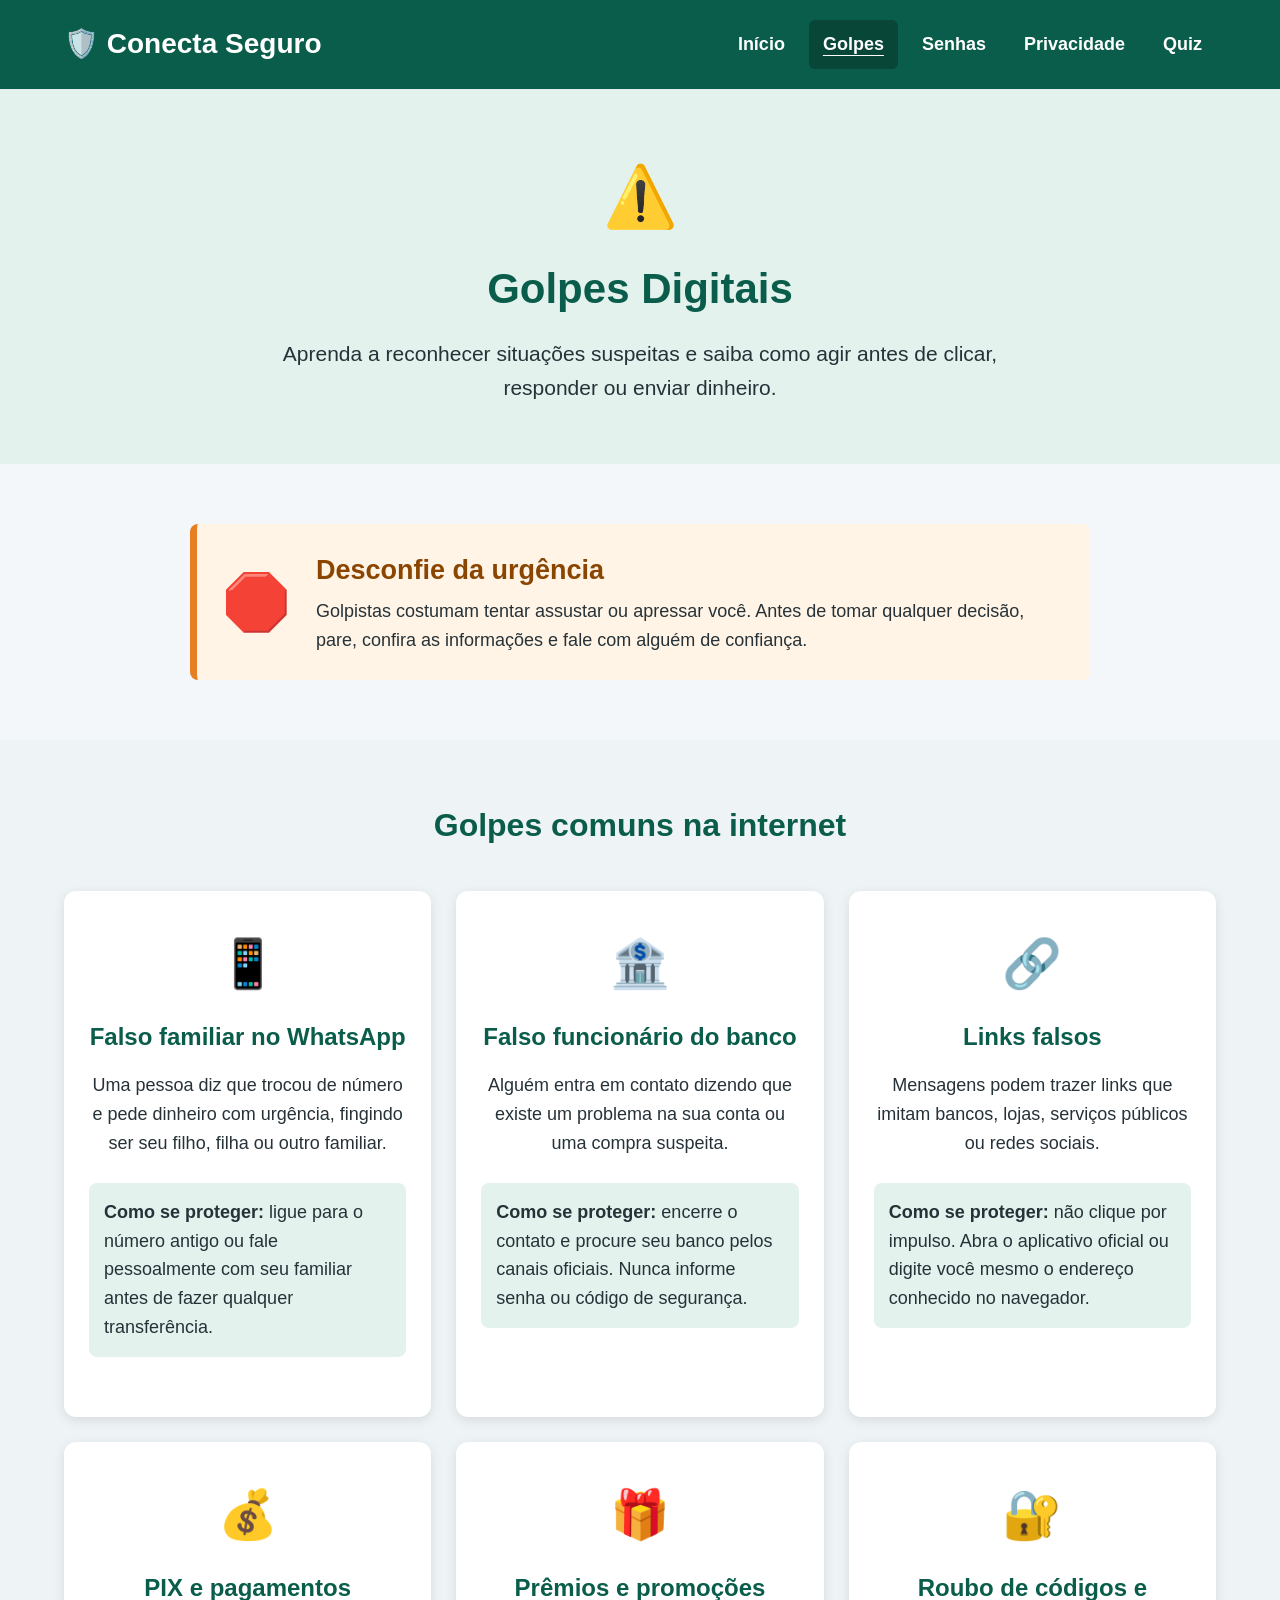
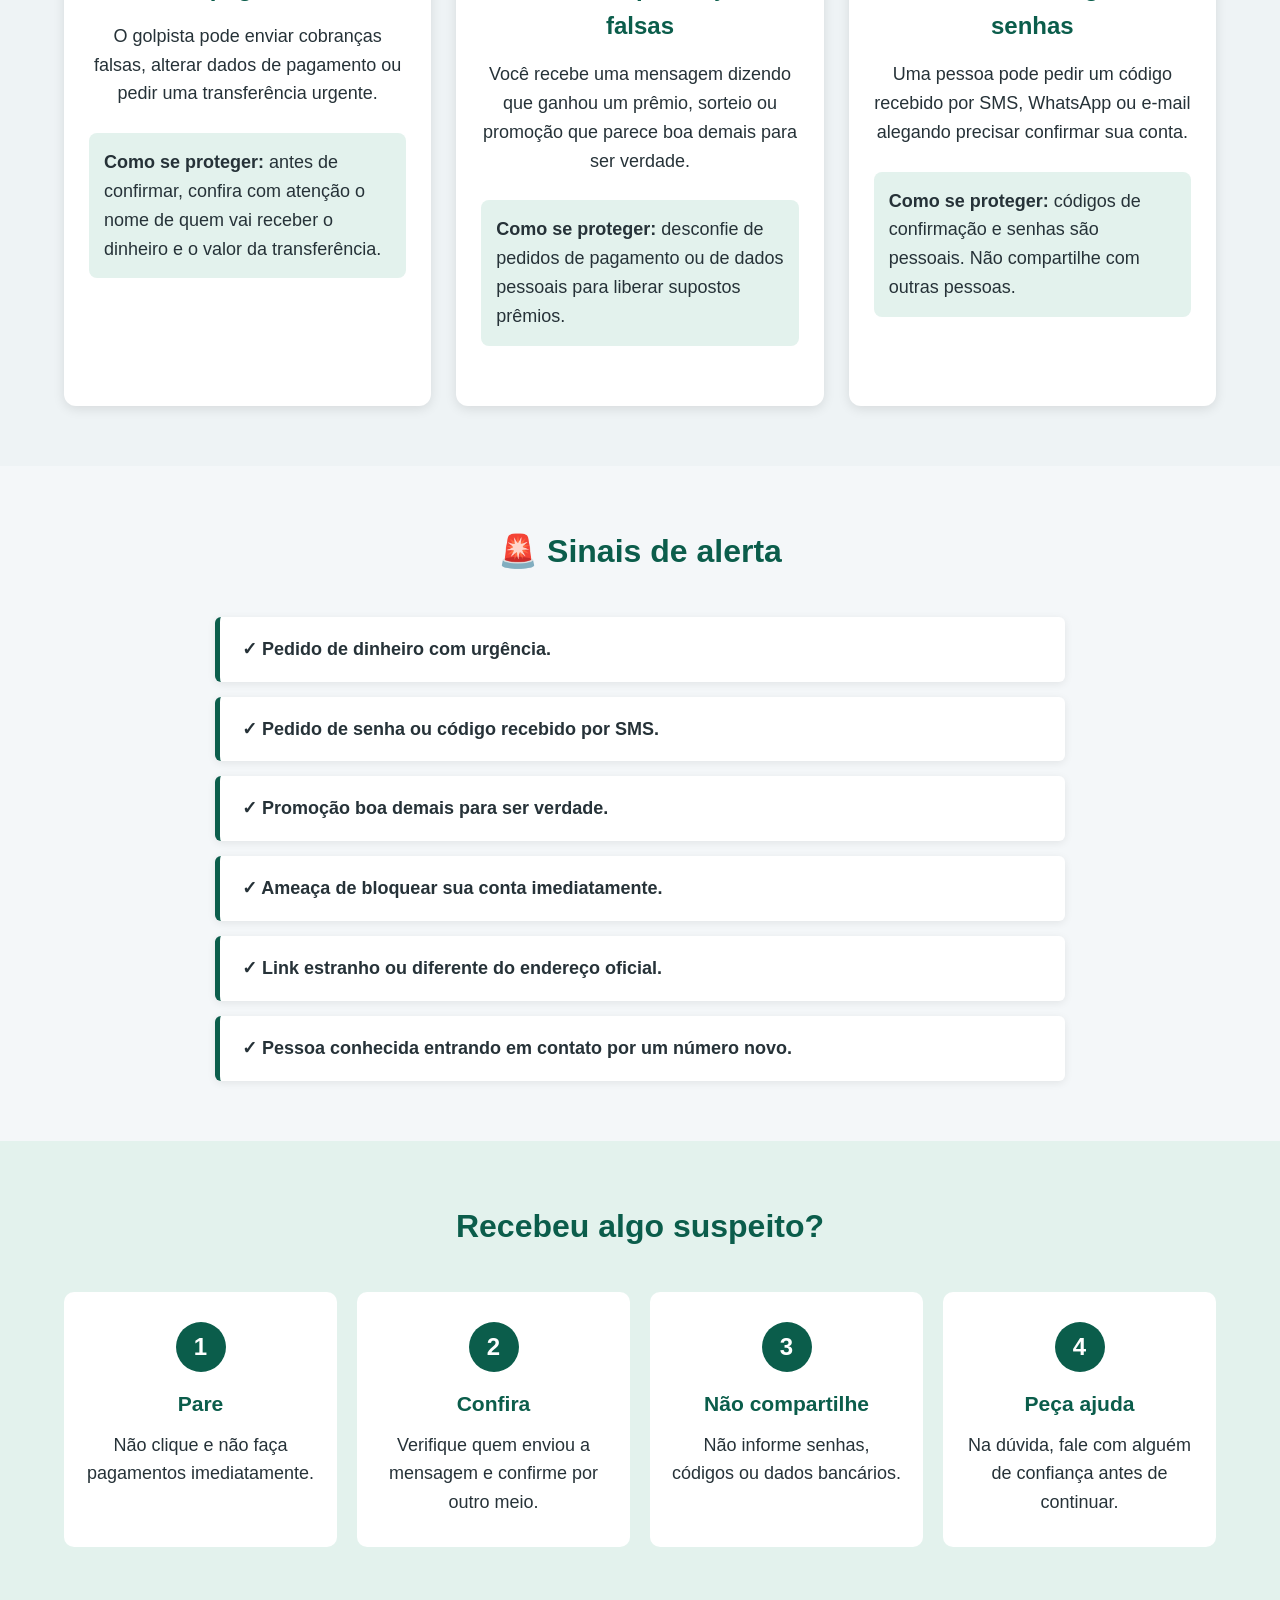
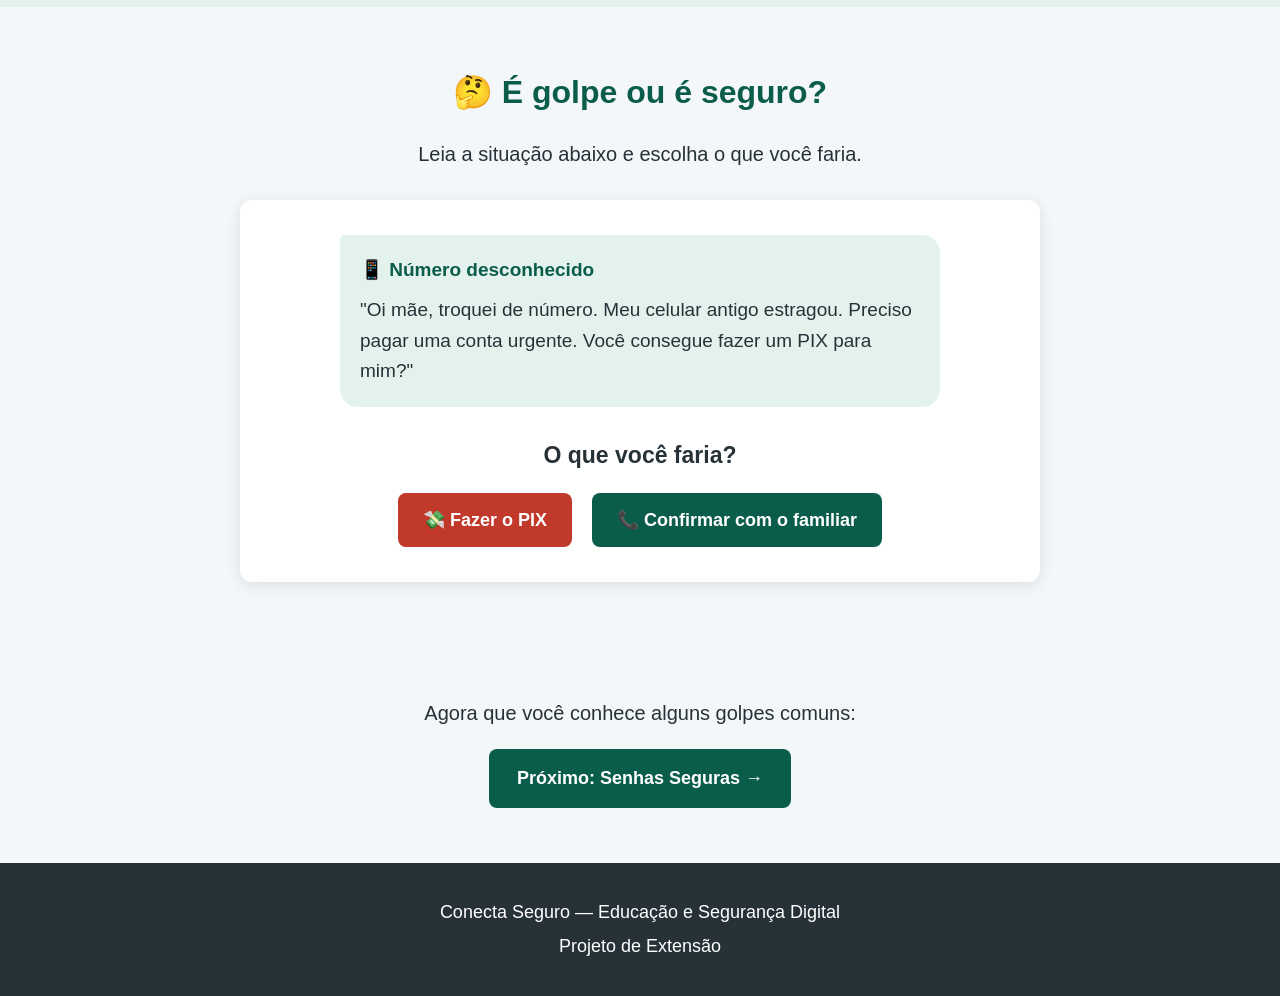
==== pages/golpes.html @ 2a3c5eb3 "Versao inicial do Conecta Seguro" ====
<!DOCTYPE html>
<html lang="pt-BR">

<head>
    <meta charset="UTF-8">
    <meta name="viewport" content="width=device-width, initial-scale=1.0">

    <title>Golpes Digitais | Conecta Seguro</title>

    <meta name="description"
          content="Aprenda a reconhecer golpes digitais e saiba como se proteger na internet.">

    <link rel="stylesheet" href="../css/style.css">
</head>

<body>

<header>
    <div class="container">
        <h1>🛡️ Conecta Seguro</h1>

        <nav>
            <a href="../index.html">Início</a>
            <a href="golpes.html" class="ativo" aria-current="page">Golpes</a>
            <a href="senhas.html">Senhas</a>
            <a href="privacidade.html">Privacidade</a>
            <a href="quiz.html">Quiz</a>
        </nav>
    </div>
</header>


<main>

    <!-- Introdução -->
    <section class="pagina-topo">
        <div class="container">
            <span class="pagina-icone">⚠️</span>

            <h2>Golpes Digitais</h2>

            <p>
                Aprenda a reconhecer situações suspeitas e saiba
                como agir antes de clicar, responder ou enviar dinheiro.
            </p>
        </div>
    </section>


    <!-- Regra principal -->
    <section class="secao">
        <div class="container">

            <div class="alerta-importante">
                <span>🛑</span>

                <div>
                    <h2>Desconfie da urgência</h2>

                    <p>
                        Golpistas costumam tentar assustar ou apressar você.
                        Antes de tomar qualquer decisão, pare, confira as
                        informações e fale com alguém de confiança.
                    </p>
                </div>
            </div>

        </div>
    </section>


    <!-- Tipos de golpes -->
    <section class="secao fundo-claro">
        <div class="container">

            <h2 class="titulo-secao">Golpes comuns na internet</h2>

            <div class="cards golpes-cards">

                <article class="card">
                    <span class="icone">📱</span>

                    <h3>Falso familiar no WhatsApp</h3>

                    <p>
                        Uma pessoa diz que trocou de número e pede dinheiro
                        com urgência, fingindo ser seu filho, filha ou outro
                        familiar.
                    </p>

                    <p class="dica">
                        <strong>Como se proteger:</strong>
                        ligue para o número antigo ou fale pessoalmente com
                        seu familiar antes de fazer qualquer transferência.
                    </p>
                </article>


                <article class="card">
                    <span class="icone">🏦</span>

                    <h3>Falso funcionário do banco</h3>

                    <p>
                        Alguém entra em contato dizendo que existe um problema
                        na sua conta ou uma compra suspeita.
                    </p>

                    <p class="dica">
                        <strong>Como se proteger:</strong>
                        encerre o contato e procure seu banco pelos canais
                        oficiais. Nunca informe senha ou código de segurança.
                    </p>
                </article>


                <article class="card">
                    <span class="icone">🔗</span>

                    <h3>Links falsos</h3>

                    <p>
                        Mensagens podem trazer links que imitam bancos,
                        lojas, serviços públicos ou redes sociais.
                    </p>

                    <p class="dica">
                        <strong>Como se proteger:</strong>
                        não clique por impulso. Abra o aplicativo oficial ou
                        digite você mesmo o endereço conhecido no navegador.
                    </p>
                </article>


                <article class="card">
                    <span class="icone">💰</span>

                    <h3>PIX e pagamentos</h3>

                    <p>
                        O golpista pode enviar cobranças falsas, alterar dados
                        de pagamento ou pedir uma transferência urgente.
                    </p>

                    <p class="dica">
                        <strong>Como se proteger:</strong>
                        antes de confirmar, confira com atenção o nome de quem
                        vai receber o dinheiro e o valor da transferência.
                    </p>
                </article>


                <article class="card">
                    <span class="icone">🎁</span>

                    <h3>Prêmios e promoções falsas</h3>

                    <p>
                        Você recebe uma mensagem dizendo que ganhou um prêmio,
                        sorteio ou promoção que parece boa demais para ser verdade.
                    </p>

                    <p class="dica">
                        <strong>Como se proteger:</strong>
                        desconfie de pedidos de pagamento ou de dados pessoais
                        para liberar supostos prêmios.
                    </p>
                </article>


                <article class="card">
                    <span class="icone">🔐</span>

                    <h3>Roubo de códigos e senhas</h3>

                    <p>
                        Uma pessoa pode pedir um código recebido por SMS,
                        WhatsApp ou e-mail alegando precisar confirmar sua conta.
                    </p>

                    <p class="dica">
                        <strong>Como se proteger:</strong>
                        códigos de confirmação e senhas são pessoais.
                        Não compartilhe com outras pessoas.
                    </p>
                </article>

            </div>

        </div>
    </section>


    <!-- Sinais de alerta -->
    <section class="secao">
        <div class="container">

            <h2 class="titulo-secao">🚨 Sinais de alerta</h2>

            <div class="lista-seguranca">

                <div>✓ Pedido de dinheiro com urgência.</div>

                <div>✓ Pedido de senha ou código recebido por SMS.</div>

                <div>✓ Promoção boa demais para ser verdade.</div>

                <div>✓ Ameaça de bloquear sua conta imediatamente.</div>

                <div>✓ Link estranho ou diferente do endereço oficial.</div>

                <div>✓ Pessoa conhecida entrando em contato por um número novo.</div>

            </div>

        </div>
    </section>


    <!-- Passos -->
    <section class="secao passos-seguranca">
        <div class="container">

            <h2 class="titulo-secao">
                Recebeu algo suspeito?
            </h2>

            <div class="passos">

                <div class="passo">
                    <span>1</span>
                    <h3>Pare</h3>
                    <p>Não clique e não faça pagamentos imediatamente.</p>
                </div>

                <div class="passo">
                    <span>2</span>
                    <h3>Confira</h3>
                    <p>Verifique quem enviou a mensagem e confirme por outro meio.</p>
                </div>

                <div class="passo">
                    <span>3</span>
                    <h3>Não compartilhe</h3>
                    <p>Não informe senhas, códigos ou dados bancários.</p>
                </div>

                <div class="passo">
                    <span>4</span>
                    <h3>Peça ajuda</h3>
                    <p>Na dúvida, fale com alguém de confiança antes de continuar.</p>
                </div>

            </div>

        </div>
    </section>
<!-- Atividade interativa -->
<section class="secao atividade">
    <div class="container">

        <h2 class="titulo-secao">🤔 É golpe ou é seguro?</h2>

        <p class="atividade-introducao">
            Leia a situação abaixo e escolha o que você faria.
        </p>

        <div class="situacao">

            <div class="mensagem-simulada">

                <p class="remetente">📱 Número desconhecido</p>

                <p>
                    "Oi mãe, troquei de número. Meu celular antigo estragou.
                    Preciso pagar uma conta urgente. Você consegue fazer
                    um PIX para mim?"
                </p>

            </div>

            <h3>O que você faria?</h3>

            <div class="opcoes">

                <button
                    type="button"
                    class="opcao perigo"
                    onclick="verificarResposta(false)">
                    💸 Fazer o PIX
                </button>

                <button
                    type="button"
                    class="opcao segura"
                    onclick="verificarResposta(true)">
                    📞 Confirmar com o familiar
                </button>

            </div>

            <div
                id="resultado"
                class="resultado"
                aria-live="polite">
            </div>

        </div>

    </div>
</section>

    <!-- Navegação -->
    <section class="proxima-aula">
        <div class="container">

            <p>Agora que você conhece alguns golpes comuns:</p>

            <a class="botao" href="senhas.html">
                Próximo: Senhas Seguras →
            </a>

        </div>
    </section>

</main>


<footer>
    <div class="container">

        <p>Conecta Seguro — Educação e Segurança Digital</p>
        <p>Projeto de Extensão</p>

    </div>
</footer>

<script src="../js/script.js"></script>

</body>

</html>
---- css/style.css ----
/* ========================================
   CONECTA SEGURO
   Estilos principais
======================================== */

/* Configurações gerais */
* {
    margin: 0;
    padding: 0;
    box-sizing: border-box;
}

html {
    scroll-behavior: smooth;
}

body {
    font-family: Arial, Helvetica, sans-serif;
    background-color: #f4f7f9;
    color: #263238;
    line-height: 1.6;
    font-size: 18px;
}

.container {
    width: 90%;
    max-width: 1200px;
    margin: 0 auto;
}


/* ========================================
   CABEÇALHO
======================================== */

header {
    background-color: #0b5d4b;
    color: white;
    padding: 20px 0;
}

header .container {
    display: flex;
    align-items: center;
    justify-content: space-between;
    gap: 30px;
}

header h1 {
    font-size: 28px;
}

nav {
    display: flex;
    gap: 10px;
    flex-wrap: wrap;
}

nav a {
    color: white;
    text-decoration: none;
    font-weight: bold;
    padding: 10px 14px;
    border-radius: 6px;
}

nav a:hover,
nav a:focus {
    background-color: #084638;
}


/* ========================================
   APRESENTAÇÃO
======================================== */

.hero {
    background-color: #e3f2ed;
    padding: 90px 20px;
    text-align: center;
}

.hero h2 {
    color: #0b5d4b;
    font-size: 46px;
    margin-bottom: 20px;
}

.hero p {
    max-width: 750px;
    margin: 0 auto 35px;
    font-size: 22px;
}


/* ========================================
   BOTÕES
======================================== */

.botao {
    display: inline-block;
    background-color: #0b5d4b;
    color: white;
    text-decoration: none;
    font-weight: bold;
    font-size: 18px;

    padding: 15px 28px;
    border-radius: 8px;

    transition: 0.2s;
}

.botao:hover,
.botao:focus {
    background-color: #084638;
    transform: translateY(-2px);
}


/* ========================================
   CONTEÚDOS
======================================== */

.conteudos {
    padding: 70px 0;
}

.conteudos h2 {
    text-align: center;
    color: #0b5d4b;
    font-size: 34px;
    margin-bottom: 40px;
}

.cards {
    display: grid;
    grid-template-columns: repeat(3, 1fr);
    gap: 25px;
}

.card {
    background-color: white;
    padding: 35px 25px;
    border-radius: 12px;

    text-align: center;

    box-shadow: 0 3px 12px rgba(0, 0, 0, 0.10);
}

.card:hover {
    transform: translateY(-4px);
}

.icone {
    display: block;
    font-size: 48px;
    margin-bottom: 15px;
}

.card h3 {
    color: #0b5d4b;
    font-size: 24px;
    margin-bottom: 15px;
}

.card p {
    margin-bottom: 25px;
}

.card a {
    display: inline-block;

    background-color: #0b5d4b;
    color: white;

    font-weight: bold;
    text-decoration: none;

    padding: 11px 18px;
    border-radius: 7px;

    margin-top: 5px;
}

.card a:hover,
.card a:focus {
    background-color: #084638;
    text-decoration: none;
}


/* ========================================
   QUIZ
======================================== */

.quiz {
    background-color: #d7ebe5;
    padding: 70px 20px;
    text-align: center;
}

.quiz h2 {
    color: #0b5d4b;
    font-size: 34px;
    margin-bottom: 15px;
}

.quiz p {
    max-width: 700px;
    margin: 0 auto 30px;
}


/* ========================================
   RODAPÉ
======================================== */

footer {
    background-color: #263238;
    color: white;
    text-align: center;
    padding: 30px 20px;
}

footer p {
    margin: 5px 0;
}


/* ========================================
   ACESSIBILIDADE
======================================== */

a:focus {
    outline: 3px solid #ffbf47;
    outline-offset: 3px;
}


/* ========================================
   CELULARES E TABLETS
======================================== */

@media (max-width: 800px) {

    header .container {
        flex-direction: column;
        text-align: center;
    }

    nav {
        justify-content: center;
    }

    .hero {
        padding: 60px 20px;
    }

    .hero h2 {
        font-size: 36px;
    }

    .hero p {
        font-size: 20px;
    }

    .cards {
        grid-template-columns: 1fr;
    }

}

/* ========================================
   PÁGINAS DE CONTEÚDO
======================================== */

.pagina-topo {
    background-color: #e3f2ed;
    text-align: center;
    padding: 60px 20px;
}

.pagina-icone {
    display: block;
    font-size: 60px;
    margin-bottom: 10px;
}

.pagina-topo h2 {
    color: #0b5d4b;
    font-size: 42px;
    margin-bottom: 15px;
}

.pagina-topo p {
    max-width: 750px;
    margin: auto;
    font-size: 21px;
}


/* Seções */

.secao {
    padding: 60px 0;
}

.fundo-claro {
    background-color: #eef3f5;
}

.titulo-secao {
    text-align: center;
    color: #0b5d4b;
    font-size: 32px;
    margin-bottom: 40px;
}


/* Alerta principal */

.alerta-importante {
    max-width: 900px;
    margin: auto;

    display: flex;
    align-items: center;
    gap: 25px;

    background-color: #fff4e5;
    border-left: 7px solid #e67e22;

    padding: 25px;
    border-radius: 8px;
}

.alerta-importante > span {
    font-size: 55px;
}

.alerta-importante h2 {
    color: #8a4500;
    margin-bottom: 5px;
}


/* Cards da página de golpes */

.golpes-cards {
    grid-template-columns: repeat(3, 1fr);
}

.dica {
    background-color: #e3f2ed;
    padding: 15px;
    border-radius: 8px;
    text-align: left;
}


/* Lista de sinais */

.lista-seguranca {
    max-width: 850px;
    margin: auto;

    display: grid;
    gap: 15px;
}

.lista-seguranca div {
    background-color: white;

    padding: 18px 22px;

    border-left: 5px solid #0b5d4b;
    border-radius: 6px;

    box-shadow: 0 2px 8px rgba(0, 0, 0, 0.08);

    font-weight: bold;
}


/* Passos */

.passos-seguranca {
    background-color: #e3f2ed;
}

.passos {
    display: grid;
    grid-template-columns: repeat(4, 1fr);
    gap: 20px;
}

.passo {
    text-align: center;
    background-color: white;

    padding: 30px 20px;
    border-radius: 10px;
}

.passo > span {
    display: flex;
    align-items: center;
    justify-content: center;

    width: 50px;
    height: 50px;

    margin: 0 auto 15px;

    border-radius: 50%;

    background-color: #0b5d4b;
    color: white;

    font-size: 24px;
    font-weight: bold;
}

.passo h3 {
    color: #0b5d4b;
    margin-bottom: 10px;
}


/* Próxima aula */

.proxima-aula {
    text-align: center;
    padding: 55px 20px;
}

.proxima-aula p {
    margin-bottom: 20px;
    font-size: 20px;
}


/* Responsividade das páginas */

@media (max-width: 900px) {

    .golpes-cards {
        grid-template-columns: 1fr 1fr;
    }

    .passos {
        grid-template-columns: 1fr 1fr;
    }

}


@media (max-width: 600px) {

    .pagina-topo h2 {
        font-size: 34px;
    }

    .golpes-cards {
        grid-template-columns: 1fr;
    }

    .passos {
        grid-template-columns: 1fr;
    }

    .alerta-importante {
        flex-direction: column;
        text-align: center;
    }

}
/* ========================================
   ATIVIDADE INTERATIVA
======================================== */

.atividade {
    background-color: #f4f7f9;
}

.atividade-introducao {
    text-align: center;
    margin-top: -20px;
    margin-bottom: 30px;
    font-size: 20px;
}

.situacao {
    max-width: 800px;
    margin: auto;

    background-color: white;

    padding: 35px;
    border-radius: 12px;

    box-shadow: 0 3px 15px rgba(0, 0, 0, 0.10);
}

.mensagem-simulada {
    max-width: 600px;

    background-color: #e3f2ed;

    padding: 20px;
    margin: 0 auto 30px;

    border-radius: 5px 18px 18px 18px;

    font-size: 19px;
}

.remetente {
    color: #0b5d4b;
    font-weight: bold;
    margin-bottom: 10px;
}

.situacao > h3 {
    text-align: center;
    margin-bottom: 20px;
    font-size: 23px;
}

.opcoes {
    display: flex;
    justify-content: center;
    gap: 20px;
}

.opcao {
    border: none;
    border-radius: 8px;

    padding: 16px 25px;

    font-size: 18px;
    font-weight: bold;

    cursor: pointer;

    transition: 0.2s;
}

.opcao:hover {
    transform: translateY(-2px);
}

.opcao:focus {
    outline: 3px solid #ffbf47;
    outline-offset: 3px;
}

.perigo {
    background-color: #c0392b;
    color: white;
}

.perigo:hover {
    background-color: #962d22;
}

.segura {
    background-color: #0b5d4b;
    color: white;
}

.segura:hover {
    background-color: #084638;
}


/* Resultado */

.resultado {
    display: none;

    margin-top: 30px;
    padding: 20px;

    border-radius: 8px;
}

.resultado h3 {
    margin-bottom: 8px;
}

.resultado p {
    margin-top: 8px;
}

.resultado-correto {
    display: block;

    background-color: #e4f5e9;
    border-left: 6px solid #27823b;
}

.resultado-correto h3 {
    color: #176528;
}

.resultado-errado {
    display: block;

    background-color: #fff0ed;
    border-left: 6px solid #c0392b;
}

.resultado-errado h3 {
    color: #9c2e23;
}


/* Celular */

@media (max-width: 600px) {

    .situacao {
        padding: 25px 18px;
    }

    .opcoes {
        flex-direction: column;
    }

    .opcao {
        width: 100%;
    }

}

/* ========================================
   PÁGINA SENHAS
======================================== */

.alerta-verde {
    background-color: #e3f2ed;
    border-left-color: #0b5d4b;
}

.alerta-verde h2 {
    color: #0b5d4b;
}


/* Comparação */

.comparacao-senhas {
    max-width: 850px;
    margin: auto;

    display: grid;
    grid-template-columns: 1fr 1fr;
    gap: 25px;
}

.senha-exemplo {
    display: flex;
    gap: 20px;

    padding: 25px;
    border-radius: 10px;
}

.senha-exemplo > span {
    font-size: 35px;
}

.senha-ruim {
    background-color: #fff0ed;
    border-left: 6px solid #c0392b;
}

.senha-boa {
    background-color: #e4f5e9;
    border-left: 6px solid #27823b;
}

.senha-demo {
    font-family: monospace;
    font-size: 20px;
    font-weight: bold;

    margin: 10px 0;
}

.aviso-exemplo {
    max-width: 850px;
    margin: 25px auto 0;

    text-align: center;
    font-weight: bold;
}


/* Verificação em duas etapas */

.bloco-2fa {
    max-width: 850px;
    margin: auto;

    display: flex;
    align-items: center;
    gap: 30px;

    background-color: white;

    padding: 35px;
    border-radius: 12px;

    box-shadow: 0 3px 12px rgba(0, 0, 0, 0.08);
}

.bloco-2fa h2 {
    color: #0b5d4b;
    margin-bottom: 10px;
}

.bloco-2fa p {
    margin-top: 10px;
}


/* Testador */

.teste-senha {
    background-color: #f4f7f9;
}

.testador-senha {
    max-width: 700px;
    margin: auto;

    background-color: white;

    padding: 35px;
    border-radius: 12px;

    box-shadow: 0 3px 15px rgba(0, 0, 0, 0.10);
}

.testador-senha label {
    display: block;

    font-weight: bold;
    margin-bottom: 10px;
}

.campo-senha {
    display: flex;
    gap: 10px;
}

.campo-senha input {
    flex: 1;

    padding: 15px;

    border: 2px solid #b8c4c8;
    border-radius: 7px;

    font-size: 18px;
}

.campo-senha input:focus {
    outline: 3px solid #ffbf47;
    border-color: #0b5d4b;
}

.campo-senha button {
    border: none;

    background-color: #263238;
    color: white;

    padding: 12px 18px;

    border-radius: 7px;

    font-size: 16px;
    font-weight: bold;

    cursor: pointer;
}


/* Barra de força */

.barra-forca {
    width: 100%;
    height: 12px;

    margin-top: 20px;

    background-color: #dfe5e7;
    border-radius: 10px;

    overflow: hidden;
}

#nivelSenha {
    width: 0;
    height: 100%;

    transition: width 0.3s;
}

.forca-fraca {
    width: 33% !important;
    background-color: #c0392b;
}

.forca-media {
    width: 66% !important;
    background-color: #d68910;
}

.forca-forte {
    width: 100% !important;
    background-color: #27823b;
}

.texto-forca {
    margin: 10px 0 20px;
    font-weight: bold;
}


/* Critérios */

.criterios {
    display: grid;
    gap: 7px;

    margin: 20px 0;
}

.criterio-ok {
    color: #176528;
    font-weight: bold;
}

.criterio-falta {
    color: #555;
}


/* Privacidade */

.privacidade-teste {
    background-color: #e3f2ed;

    padding: 15px;

    border-radius: 7px;

    margin-top: 25px;
}

.resumo-seguranca {
    background-color: #e3f2ed;
}


/* Responsividade */

@media (max-width: 700px) {

    .comparacao-senhas {
        grid-template-columns: 1fr;
    }

    .bloco-2fa {
        flex-direction: column;
        text-align: center;
    }

    .campo-senha {
        flex-direction: column;
    }

}

/* ========================================
   PÁGINA PRIVACIDADE
======================================== */

.bloco-privacidade {
    max-width: 850px;
    margin: auto;

    display: flex;
    align-items: center;
    gap: 35px;

    background-color: white;

    padding: 35px;
    border-radius: 12px;

    box-shadow: 0 3px 12px rgba(0, 0, 0, 0.08);
}

.privacidade-ilustracao {
    font-size: 45px;
    text-align: center;
    min-width: 180px;
}

.bloco-privacidade h3 {
    color: #0b5d4b;
    font-size: 24px;
    margin-bottom: 10px;
}

.bloco-privacidade p {
    margin-top: 10px;
}


/* Publicação simulada */

.post-simulado {
    max-width: 600px;

    margin: 0 auto 30px;

    padding: 22px;

    background-color: #f4f7f9;

    border: 1px solid #d7dfe2;
    border-radius: 10px;
}

.post-usuario {
    display: flex;
    align-items: center;

    gap: 12px;
    margin-bottom: 18px;
}

.post-usuario > span {
    font-size: 35px;
}

.post-usuario strong,
.post-usuario small {
    display: block;
}

.post-usuario small {
    color: #657276;
}

.post-simulado > p {
    font-size: 19px;
}


/* Celular */

@media (max-width: 700px) {

    .bloco-privacidade {
        flex-direction: column;
        text-align: center;
    }

    .privacidade-ilustracao {
        min-width: auto;
    }

}

/* ========================================
   QUIZ
======================================== */

.quiz-pagina {
    min-height: 600px;
}

.quiz-box {
    max-width: 800px;
    margin: auto;

    background-color: white;

    padding: 40px;

    border-radius: 14px;

    box-shadow: 0 3px 15px rgba(0, 0, 0, 0.10);
}

.quiz-inicio {
    text-align: center;
}

.quiz-inicio h2 {
    color: #0b5d4b;
    margin-bottom: 15px;
}

.quiz-inicio p {
    margin: 10px auto;
    max-width: 600px;
}

.quiz-inicio .botao {
    margin-top: 25px;
}

.quiz-icone {
    display: block;

    font-size: 60px;

    margin-bottom: 15px;
}


/* Esconder elementos */

.quiz-escondido {
    display: none;
}


/* Botão */

.botao-sem-borda {
    border: none;
    cursor: pointer;
}


/* Progresso */

.quiz-progresso {
    display: flex;

    justify-content: space-between;

    font-weight: bold;

    margin-bottom: 10px;
}

.barra-quiz {
    width: 100%;
    height: 10px;

    background-color: #dfe5e7;

    border-radius: 10px;

    overflow: hidden;

    margin-bottom: 30px;
}

#progressoQuiz {
    height: 100%;
    width: 10%;

    background-color: #0b5d4b;

    transition: width 0.3s;
}


/* Categoria */

.categoria-quiz {
    display: inline-block;

    background-color: #e3f2ed;
    color: #0b5d4b;

    padding: 6px 12px;

    border-radius: 20px;

    font-size: 15px;
    font-weight: bold;

    margin-bottom: 15px;
}


/* Pergunta */

#textoPergunta {
    font-size: 25px;

    margin-bottom: 25px;

    line-height: 1.4;
}


/* Alternativas */

.alternativas-quiz {
    display: grid;

    gap: 12px;
}

.alternativa-quiz {
    width: 100%;

    text-align: left;

    padding: 17px 20px;

    background-color: white;

    border: 2px solid #cbd5d8;

    border-radius: 8px;

    font-size: 17px;

    cursor: pointer;

    transition: 0.2s;
}

.alternativa-quiz:hover:not(:disabled) {
    border-color: #0b5d4b;
    background-color: #f1f8f5;
}

.alternativa-quiz:focus {
    outline: 3px solid #ffbf47;
    outline-offset: 2px;
}

.alternativa-quiz:disabled {
    cursor: default;
}

.alternativa-correta {
    background-color: #e4f5e9;
    border-color: #27823b;
}

.alternativa-errada {
    background-color: #fff0ed;
    border-color: #c0392b;
}


/* Feedback */

.feedback-quiz {
    display: none;

    margin-top: 25px;

    padding: 18px;

    border-radius: 8px;
}

.feedback-correto {
    display: block;

    background-color: #e4f5e9;

    border-left: 6px solid #27823b;
}

.feedback-errado {
    display: block;

    background-color: #fff0ed;

    border-left: 6px solid #c0392b;
}

.feedback-quiz h3 {
    margin-bottom: 6px;
}

.botao-proxima {
    margin-top: 25px;
}


/* Resultado */

#quizResultado {
    text-align: center;
}

#quizResultado h2 {
    color: #0b5d4b;
}

.nota-quiz {
    margin: 25px 0 10px;
}

.nota-quiz span {
    font-size: 70px;

    font-weight: bold;

    color: #0b5d4b;
}

.nota-quiz small {
    font-size: 30px;

    color: #657276;
}

#tituloResultado {
    font-size: 26px;

    margin: 10px 0;
}

#mensagemResultado {
    max-width: 600px;

    margin: auto;
}


/* Recomendações */

.recomendacao-quiz {
    max-width: 600px;

    margin: 25px auto;

    padding: 20px;

    background-color: #e3f2ed;

    border-radius: 8px;

    text-align: left;
}

.recomendacao-quiz a {
    color: #0b5d4b;

    font-weight: bold;
}


/* Botões finais */

.acoes-resultado {
    display: flex;

    justify-content: center;

    gap: 15px;

    margin-top: 30px;
}

.botao-secundario {
    background-color: #455a64;
}

.botao-secundario:hover {
    background-color: #34444b;
}


/* Celular */

@media (max-width: 600px) {

    .quiz-box {
        padding: 25px 18px;
    }

    .quiz-progresso {
        flex-direction: column;
        gap: 5px;
    }

    #textoPergunta {
        font-size: 22px;
    }

    .acoes-resultado {
        flex-direction: column;
    }

}

/* Página atual no menu */

nav a.ativo {
    background-color: #084638;
    text-decoration: underline;
    text-underline-offset: 5px;
}

/* ========================================
   AJUSTES PARA CELULAR
======================================== */

@media (max-width: 600px) {

    header .container {
        padding-top: 15px;
        padding-bottom: 15px;
    }

    header h1 {
        font-size: 25px;
        text-align: center;
        margin-bottom: 12px;
    }

    nav {
        display: flex;
        justify-content: center;
        flex-wrap: wrap;
        gap: 6px 8px;
    }

    nav a {
        padding: 7px 9px;
        font-size: 15px;
        border-radius: 5px;
    }

    nav a.ativo {
        background-color: #084638;
    }

    .pagina-topo {
        padding: 55px 20px;
    }

    .pagina-topo h2 {
        font-size: 30px;
    }

    .pagina-topo p {
        font-size: 18px;
    }
}
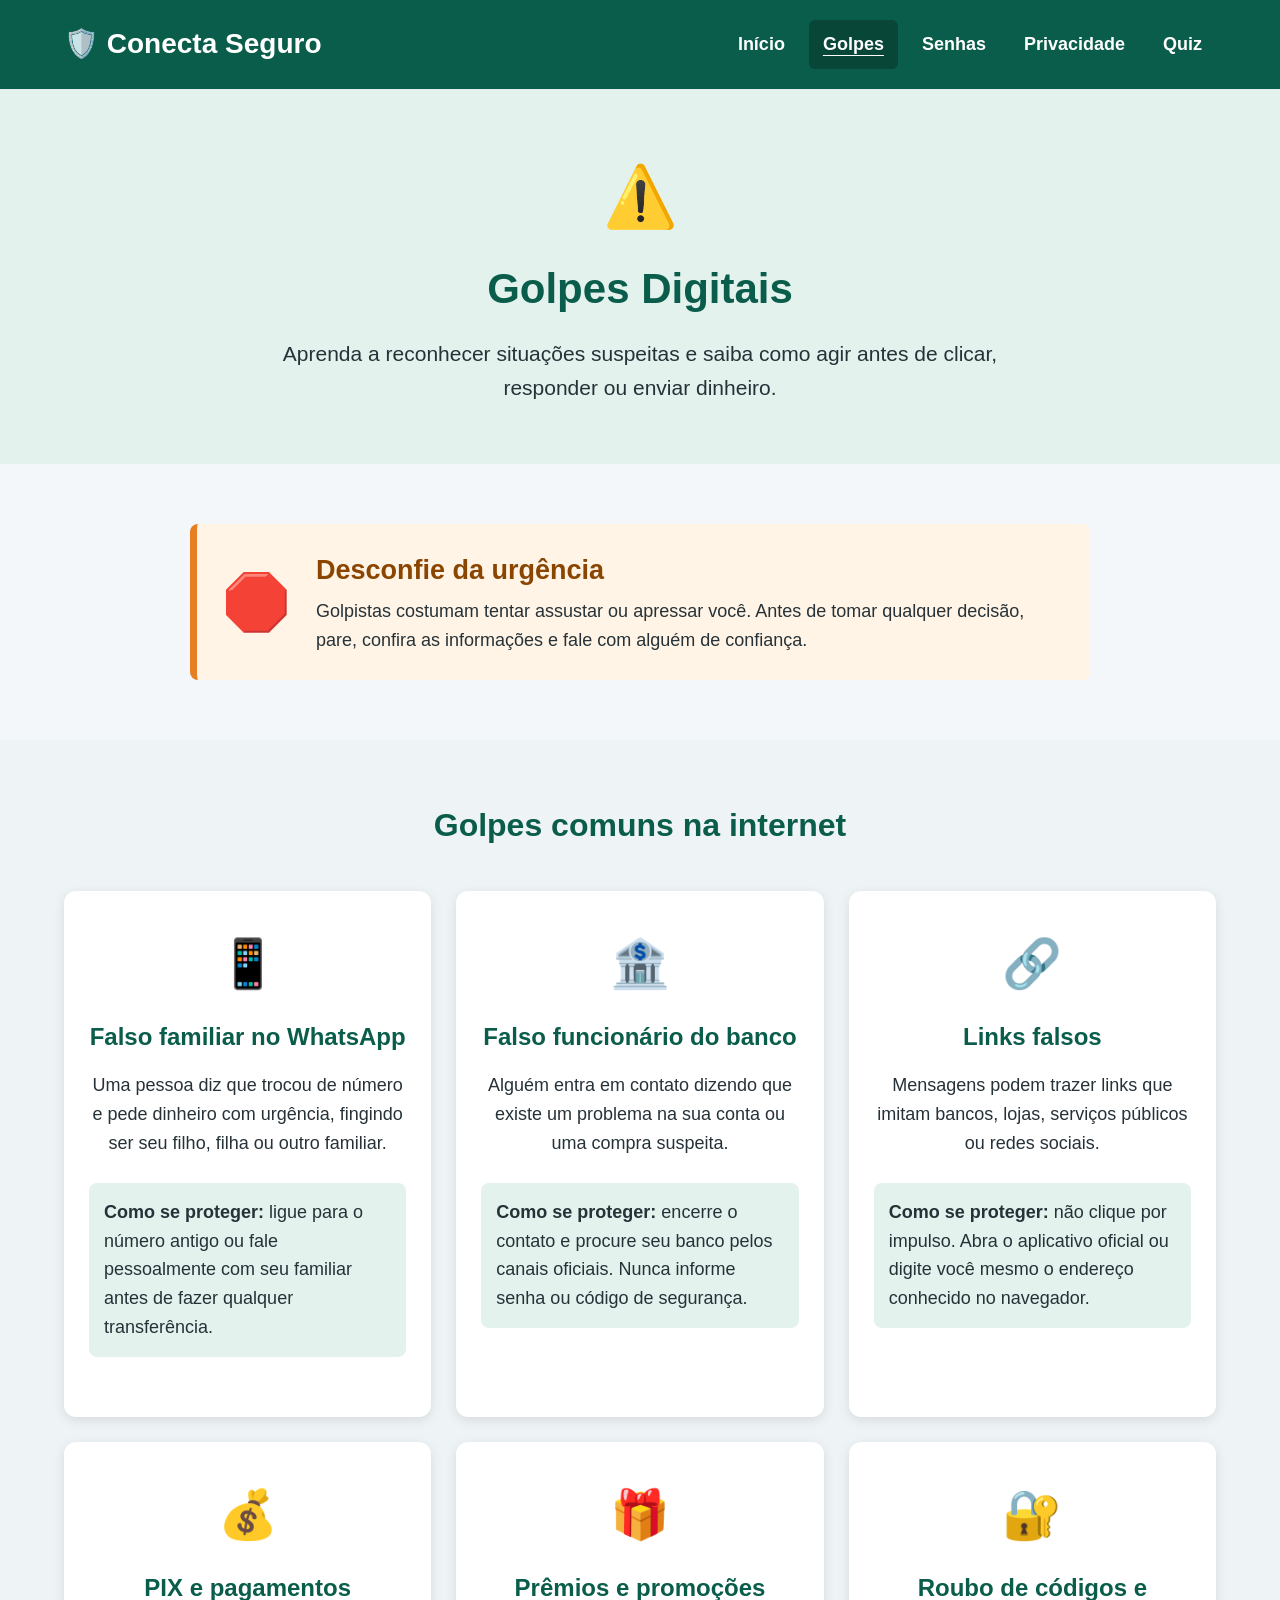
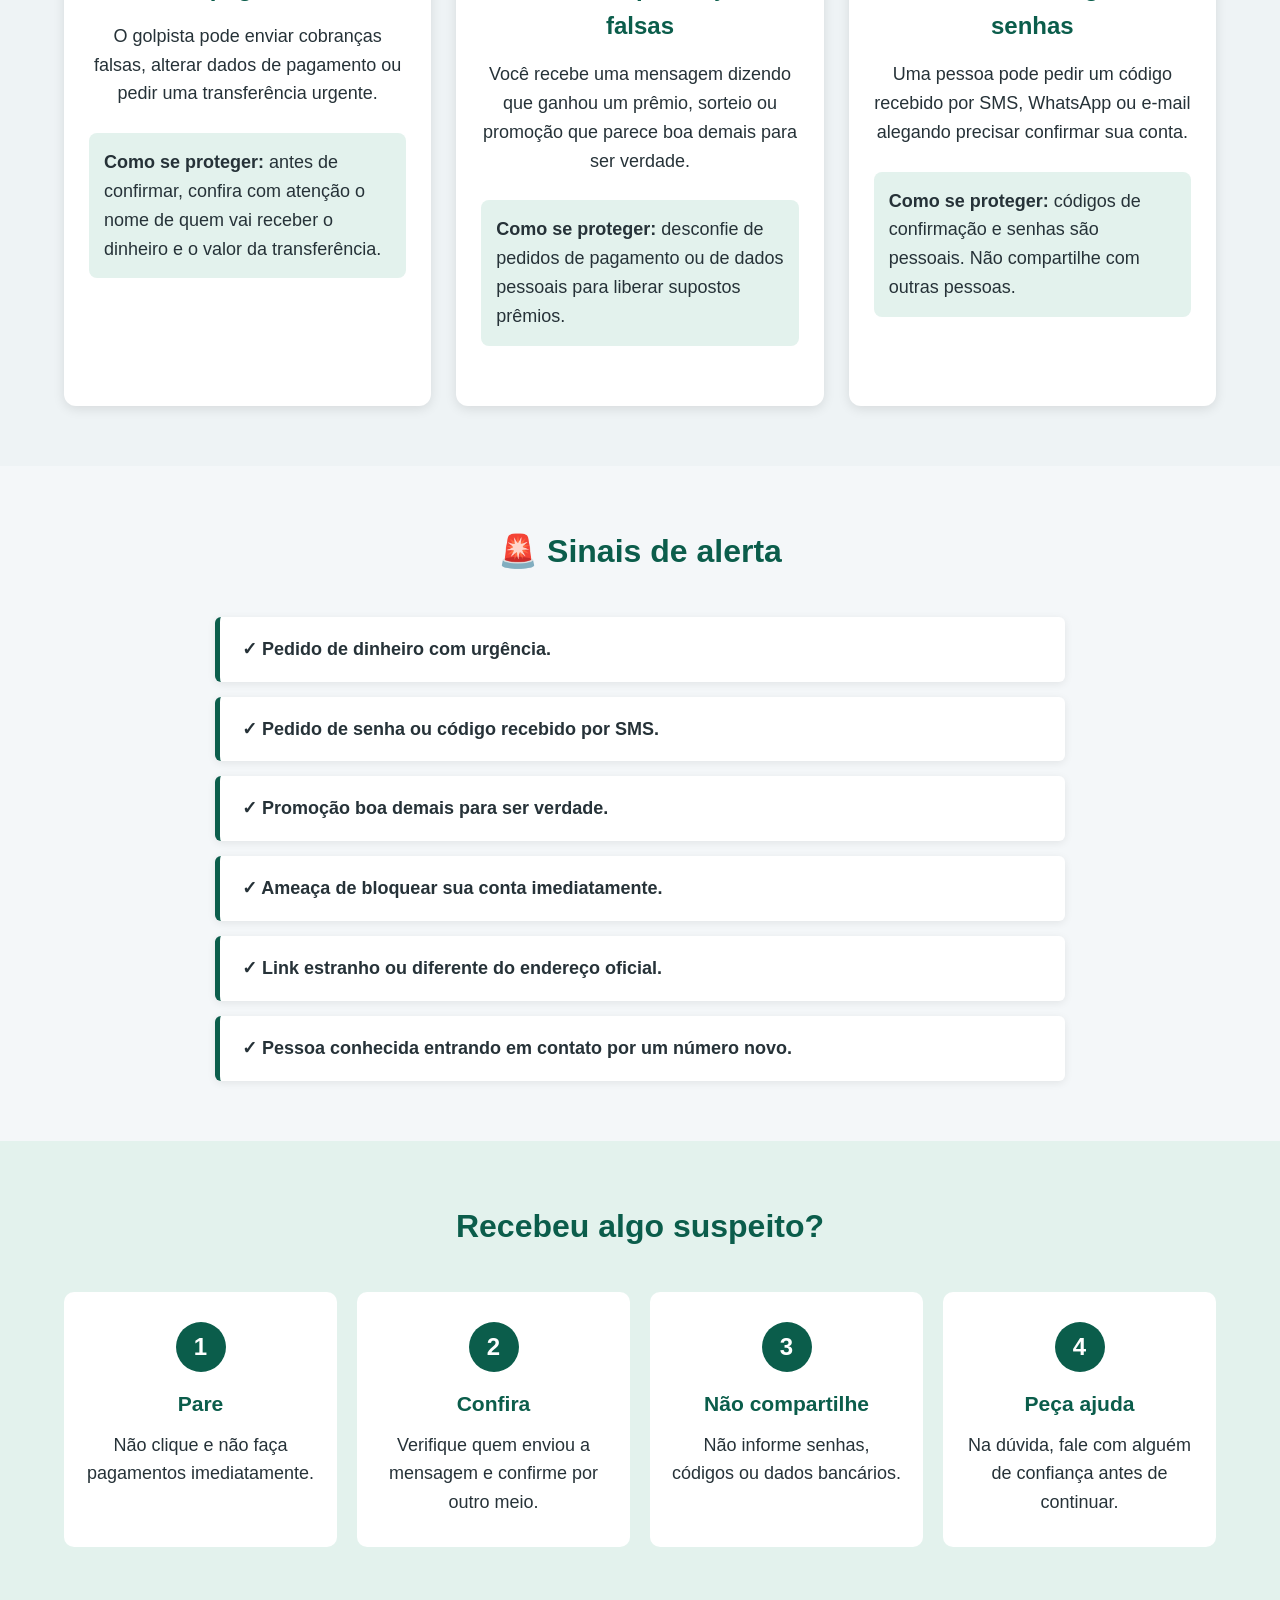
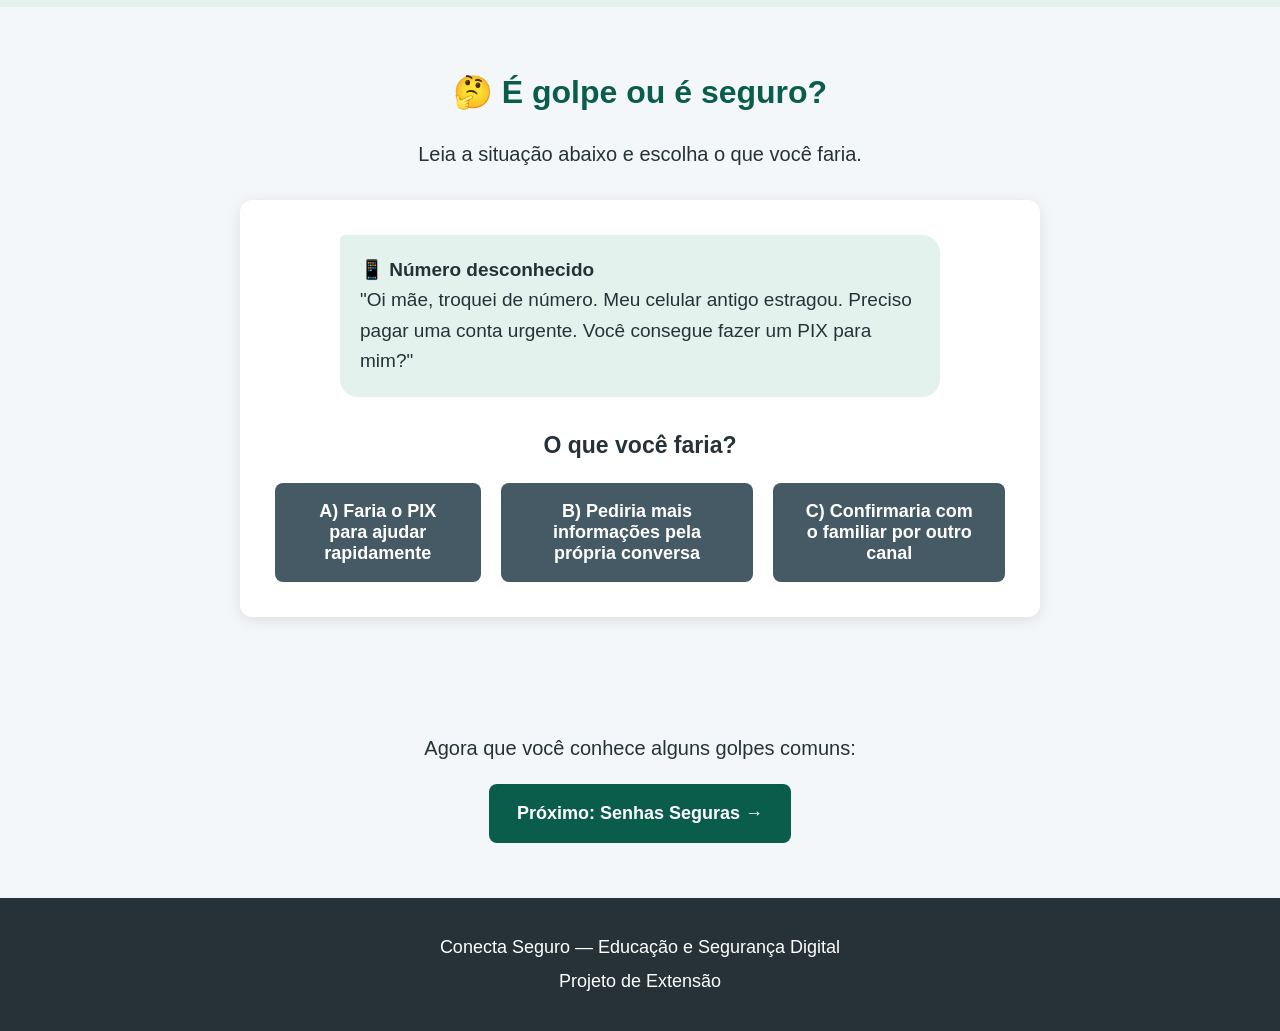
==== commit 6ebd30aa: "Initial commit" ====
--- a/pages/golpes.html
+++ b/pages/golpes.html
@@ -265,47 +265,59 @@
             Leia a situação abaixo e escolha o que você faria.
         </p>
 
-        <div class="situacao">
-
-            <div class="mensagem-simulada">
-
-                <p class="remetente">📱 Número desconhecido</p>
-
-                <p>
-                    "Oi mãe, troquei de número. Meu celular antigo estragou.
-                    Preciso pagar uma conta urgente. Você consegue fazer
-                    um PIX para mim?"
-                </p>
-
-            </div>
-
-            <h3>O que você faria?</h3>
-
-            <div class="opcoes">
-
-                <button
-                    type="button"
-                    class="opcao perigo"
-                    onclick="verificarResposta(false)">
-                    💸 Fazer o PIX
-                </button>
-
-                <button
-                    type="button"
-                    class="opcao segura"
-                    onclick="verificarResposta(true)">
-                    📞 Confirmar com o familiar
-                </button>
-
-            </div>
-
-            <div
-                id="resultado"
-                class="resultado"
-                aria-live="polite">
-            </div>
-
-        </div>
+       <div class="situacao">
+
+    <div class="mensagem-simulada">
+
+        <div class="mensagem-remetente">
+            📱 <strong>Número desconhecido</strong>
+        </div>
+
+        <p>
+            "Oi mãe, troquei de número. Meu celular antigo estragou.
+            Preciso pagar uma conta urgente. Você consegue fazer um PIX
+            para mim?"
+        </p>
+
+    </div>
+
+
+    <h3>O que você faria?</h3>
+
+
+    <div class="opcoes opcoes-golpe">
+
+        <button
+            type="button"
+            class="opcao opcao-golpe"
+            onclick="verificarResposta('pix', this)">
+            A) Faria o PIX para ajudar rapidamente
+        </button>
+
+        <button
+            type="button"
+            class="opcao opcao-golpe"
+            onclick="verificarResposta('conversa', this)">
+            B) Pediria mais informações pela própria conversa
+        </button>
+
+        <button
+            type="button"
+            class="opcao opcao-golpe"
+            onclick="verificarResposta('confirmar', this)">
+            C) Confirmaria com o familiar por outro canal
+        </button>
+
+    </div>
+
+
+    <div
+        id="resultado"
+        class="resultado"
+        aria-live="polite">
+    </div>
+
+</div>
 
     </div>
 </section>
--- a/css/style.css
+++ b/css/style.css
@@ -1363,4 +1363,53 @@
     }
 }
 
-
+/* Opção neutra da atividade de privacidade */
+
+/* Alternativas neutras da atividade de privacidade */
+
+.opcao-privacidade {
+    background-color: #455a64;
+    color: white;
+    border: 2px solid transparent;
+}
+
+.opcao-privacidade:hover {
+    background-color: #34444b;
+}
+
+.opcao-privacidade.escolha-correta {
+    background-color: #27823b;
+    border-color: #176528;
+}
+
+.opcao-privacidade.escolha-errada {
+    background-color: #c0392b;
+    border-color: #962d22;
+}
+
+/* ========================================
+   ATIVIDADE - GOLPES
+======================================== */
+
+.opcao-golpe {
+    background-color: #455a64;
+    color: white;
+    border: 2px solid transparent;
+    cursor: pointer;
+    transition: 0.2s ease;
+}
+
+.opcao-golpe:hover {
+    background-color: #34444b;
+    transform: translateY(-2px);
+}
+
+.opcao-golpe.escolha-correta {
+    background-color: #27823b;
+    border-color: #176528;
+}
+
+.opcao-golpe.escolha-errada {
+    background-color: #c0392b;
+    border-color: #962d22;
+}
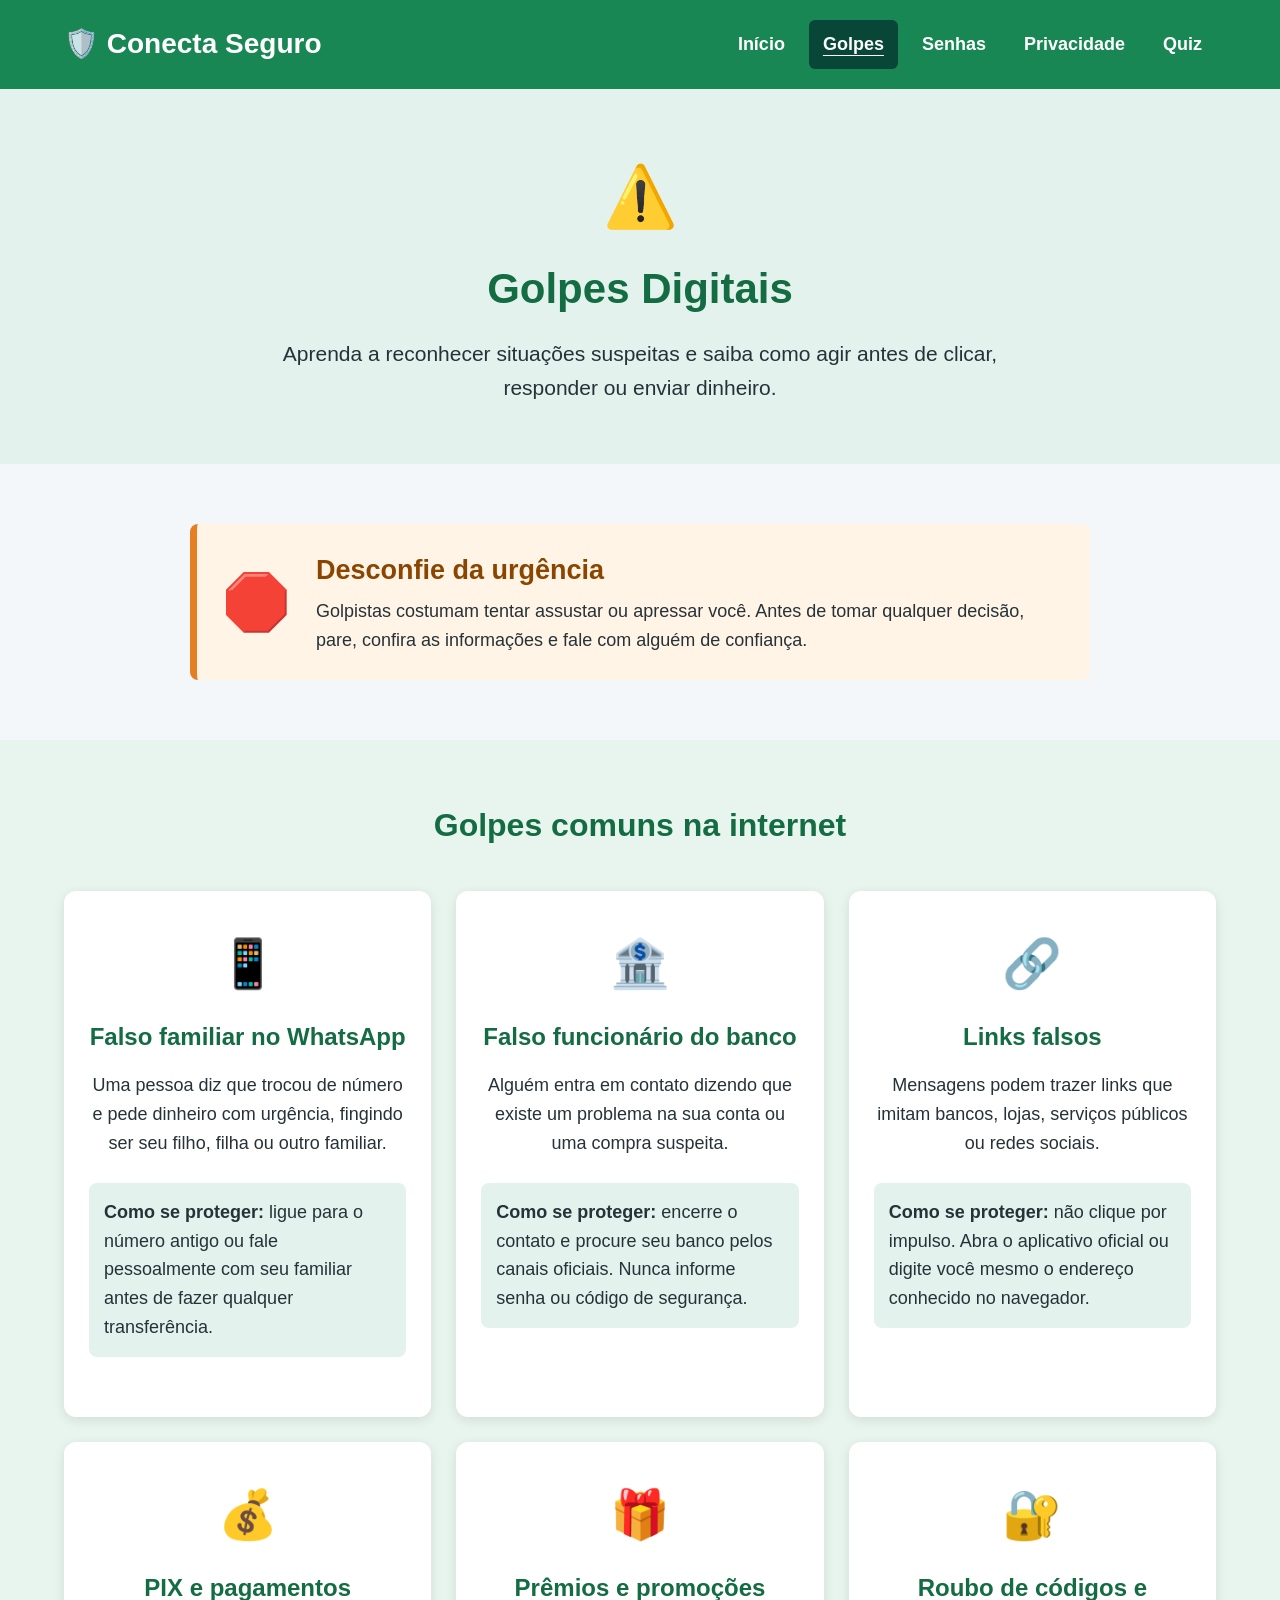
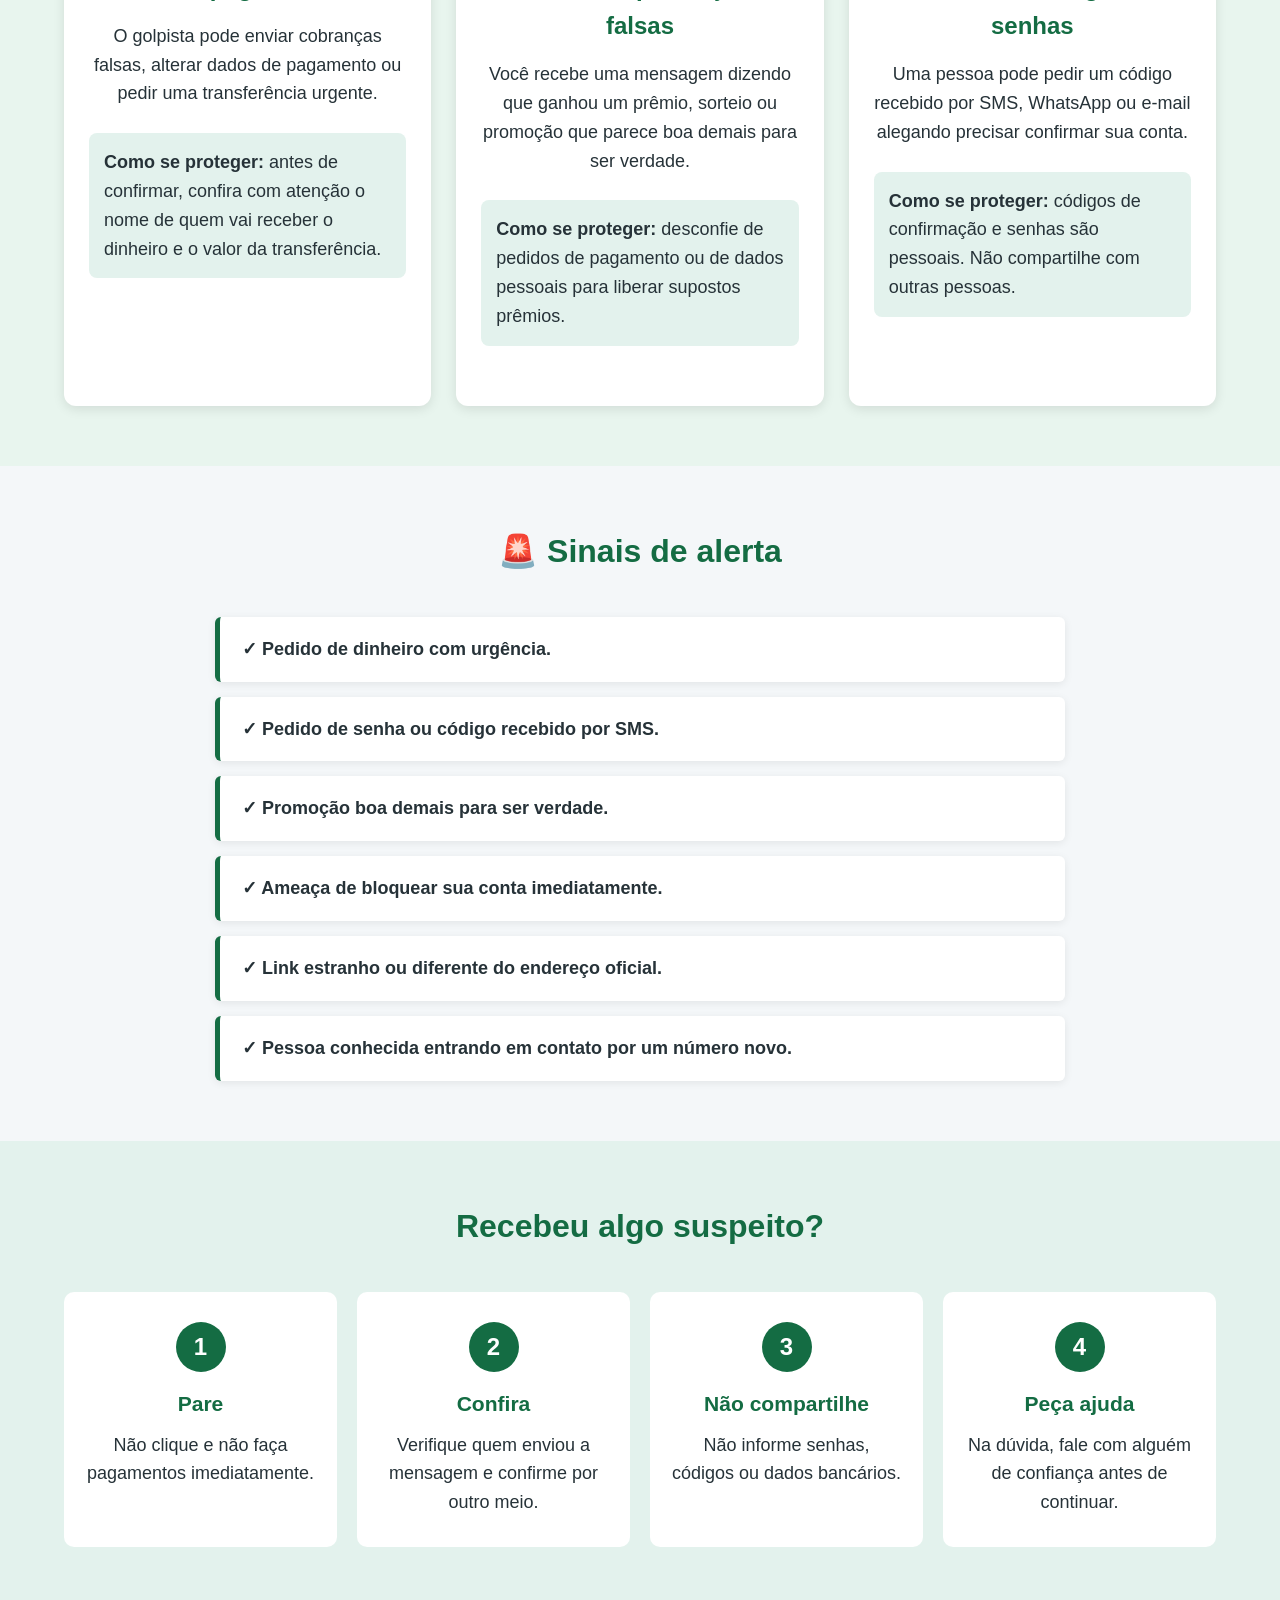
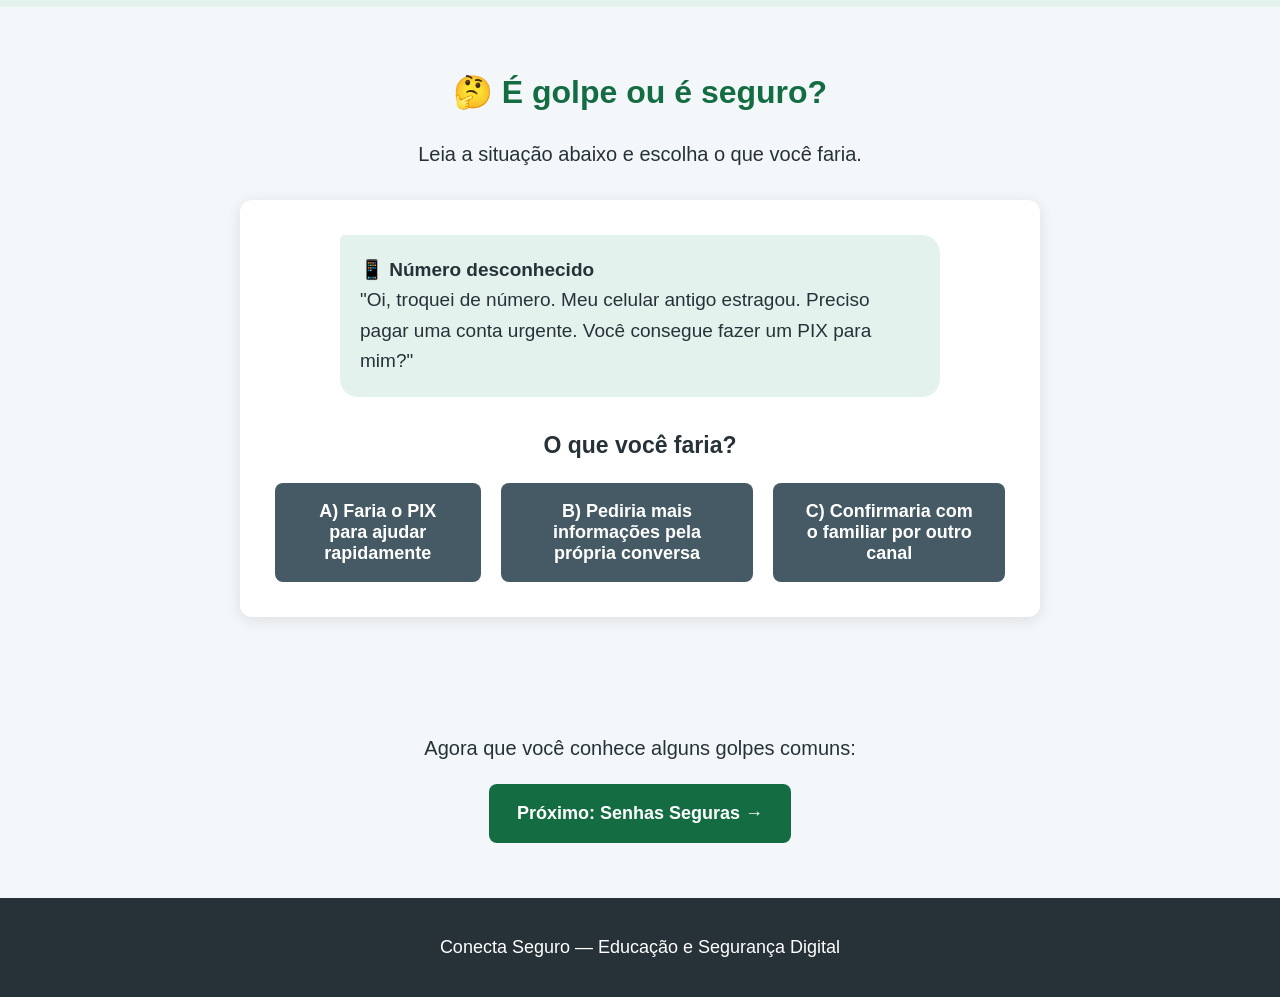
==== commit 7d859853: "Finaliza melhorias de conteudo, quiz e interface" ====
--- a/pages/golpes.html
+++ b/pages/golpes.html
@@ -274,7 +274,7 @@
         </div>
 
         <p>
-            "Oi mãe, troquei de número. Meu celular antigo estragou.
+            "Oi, troquei de número. Meu celular antigo estragou.
             Preciso pagar uma conta urgente. Você consegue fazer um PIX
             para mim?"
         </p>
@@ -342,7 +342,6 @@
     <div class="container">
 
         <p>Conecta Seguro — Educação e Segurança Digital</p>
-        <p>Projeto de Extensão</p>
 
     </div>
 </footer>
--- a/css/style.css
+++ b/css/style.css
@@ -34,7 +34,7 @@
 ======================================== */
 
 header {
-    background-color: #0b5d4b;
+    background-color: #198754;
     color: white;
     padding: 20px 0;
 }
@@ -66,7 +66,7 @@
 
 nav a:hover,
 nav a:focus {
-    background-color: #084638;
+    background-color: #157347;
 }
 
 
@@ -81,7 +81,7 @@
 }
 
 .hero h2 {
-    color: #0b5d4b;
+    color: #157347;
     font-size: 46px;
     margin-bottom: 20px;
 }
@@ -99,7 +99,7 @@
 
 .botao {
     display: inline-block;
-    background-color: #0b5d4b;
+    background-color: #146c43;
     color: white;
     text-decoration: none;
     font-weight: bold;
@@ -113,7 +113,7 @@
 
 .botao:hover,
 .botao:focus {
-    background-color: #084638;
+    background-color: #146c43;
     transform: translateY(-2px);
 }
 
@@ -128,7 +128,7 @@
 
 .conteudos h2 {
     text-align: center;
-    color: #0b5d4b;
+    color: #146c43;
     font-size: 34px;
     margin-bottom: 40px;
 }
@@ -160,7 +160,7 @@
 }
 
 .card h3 {
-    color: #0b5d4b;
+    color: #146c43;
     font-size: 24px;
     margin-bottom: 15px;
 }
@@ -172,7 +172,7 @@
 .card a {
     display: inline-block;
 
-    background-color: #0b5d4b;
+    background-color: #146c43;
     color: white;
 
     font-weight: bold;
@@ -186,7 +186,7 @@
 
 .card a:hover,
 .card a:focus {
-    background-color: #084638;
+    background-color: #146c43;
     text-decoration: none;
 }
 
@@ -202,7 +202,7 @@
 }
 
 .quiz h2 {
-    color: #0b5d4b;
+    color: #146c43;
     font-size: 34px;
     margin-bottom: 15px;
 }
@@ -289,7 +289,7 @@
 }
 
 .pagina-topo h2 {
-    color: #0b5d4b;
+    color: #146c43;
     font-size: 42px;
     margin-bottom: 15px;
 }
@@ -308,12 +308,12 @@
 }
 
 .fundo-claro {
-    background-color: #eef3f5;
+    background-color: #e8f5ee;
 }
 
 .titulo-secao {
     text-align: center;
-    color: #0b5d4b;
+    color: #146c43;
     font-size: 32px;
     margin-bottom: 40px;
 }
@@ -375,7 +375,7 @@
 
     padding: 18px 22px;
 
-    border-left: 5px solid #0b5d4b;
+    border-left: 5px solid #146c43;
     border-radius: 6px;
 
     box-shadow: 0 2px 8px rgba(0, 0, 0, 0.08);
@@ -416,7 +416,7 @@
 
     border-radius: 50%;
 
-    background-color: #0b5d4b;
+    background-color: #146c43;
     color: white;
 
     font-size: 24px;
@@ -424,7 +424,7 @@
 }
 
 .passo h3 {
-    color: #0b5d4b;
+    color: #146c43;
     margin-bottom: 10px;
 }
 
@@ -518,7 +518,7 @@
 }
 
 .remetente {
-    color: #0b5d4b;
+    color: #146c43;
     font-weight: bold;
     margin-bottom: 10px;
 }
@@ -568,12 +568,12 @@
 }
 
 .segura {
-    background-color: #0b5d4b;
+    background-color: #146c43;
     color: white;
 }
 
 .segura:hover {
-    background-color: #084638;
+    background-color: #146c43;
 }
 
 
@@ -643,11 +643,11 @@
 
 .alerta-verde {
     background-color: #e3f2ed;
-    border-left-color: #0b5d4b;
+    border-left-color: #146c43;
 }
 
 .alerta-verde h2 {
-    color: #0b5d4b;
+    color: #146c43;
 }
 
 
@@ -720,7 +720,7 @@
 }
 
 .bloco-2fa h2 {
-    color: #0b5d4b;
+    color: #146c43;
     margin-bottom: 10px;
 }
 
@@ -772,7 +772,7 @@
 
 .campo-senha input:focus {
     outline: 3px solid #ffbf47;
-    border-color: #0b5d4b;
+    border-color: #146c43;
 }
 
 .campo-senha button {
@@ -916,7 +916,7 @@
 }
 
 .bloco-privacidade h3 {
-    color: #0b5d4b;
+    color: #146c43;
     font-size: 24px;
     margin-bottom: 10px;
 }
@@ -1008,7 +1008,7 @@
 }
 
 .quiz-inicio h2 {
-    color: #0b5d4b;
+    color: #146c43;
     margin-bottom: 15px;
 }
 
@@ -1074,7 +1074,7 @@
     height: 100%;
     width: 10%;
 
-    background-color: #0b5d4b;
+    background-color: #146c43;
 
     transition: width 0.3s;
 }
@@ -1086,7 +1086,7 @@
     display: inline-block;
 
     background-color: #e3f2ed;
-    color: #0b5d4b;
+    color: #146c43;
 
     padding: 6px 12px;
 
@@ -1139,7 +1139,7 @@
 }
 
 .alternativa-quiz:hover:not(:disabled) {
-    border-color: #0b5d4b;
+    border-color: #146c43;
     background-color: #f1f8f5;
 }
 
@@ -1207,7 +1207,7 @@
 }
 
 #quizResultado h2 {
-    color: #0b5d4b;
+    color: #146c43;
 }
 
 .nota-quiz {
@@ -1219,7 +1219,7 @@
 
     font-weight: bold;
 
-    color: #0b5d4b;
+    color: #146c43;
 }
 
 .nota-quiz small {
@@ -1258,7 +1258,7 @@
 }
 
 .recomendacao-quiz a {
-    color: #0b5d4b;
+    color: #146c43;
 
     font-weight: bold;
 }
@@ -1413,3 +1413,21 @@
     background-color: #c0392b;
     border-color: #962d22;
 }
+
+/* ========================================
+   AJUSTES - RESULTADO DO QUIZ
+======================================== */
+
+/* Mais espaço entre a recomendação e os botões */
+#recomendacaoResultado {
+    margin-bottom: 26px;
+}
+
+/* Destaca a regra principal de segurança */
+#recomendacaoResultado p:last-child {
+    margin-top: 14px;
+    padding-top: 12px;
+    border-top: 1px solid rgba(0, 0, 0, 0.10);
+    text-align: center;
+    font-size: 1.05rem;
+}
